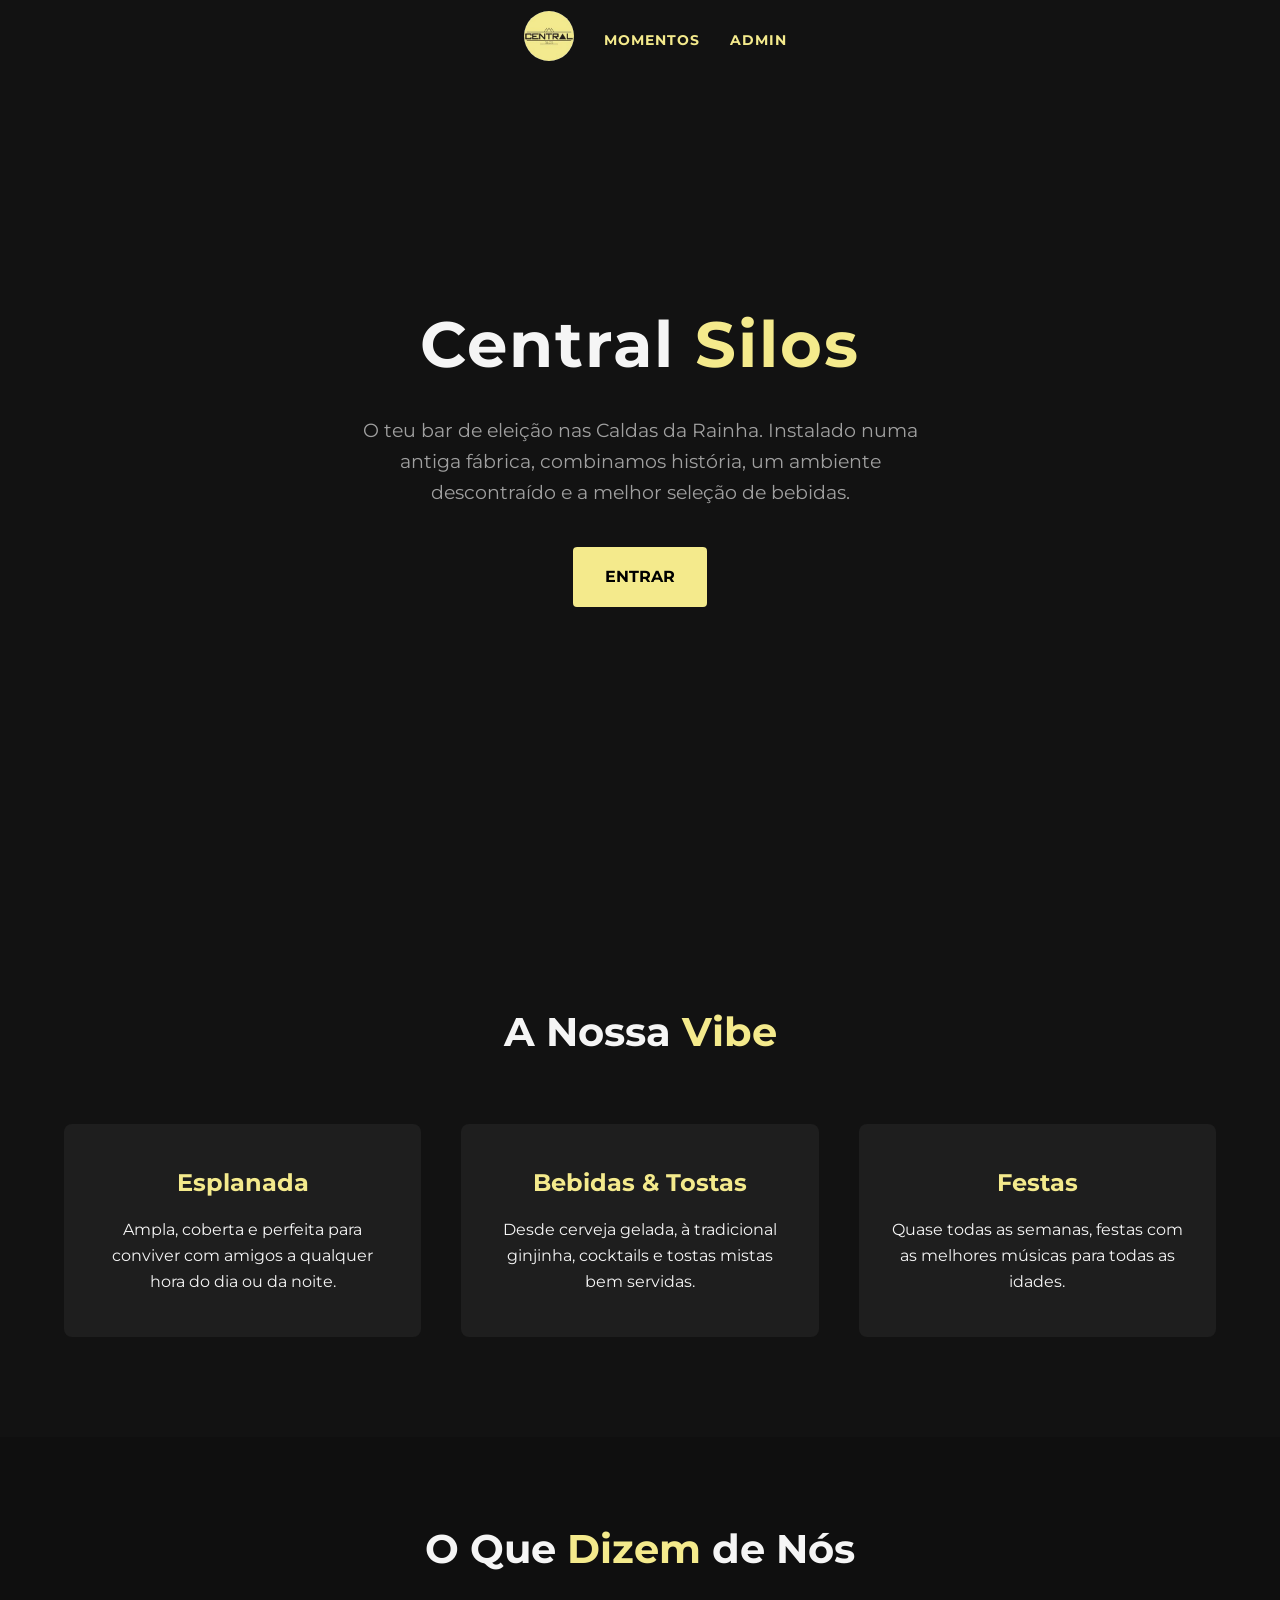
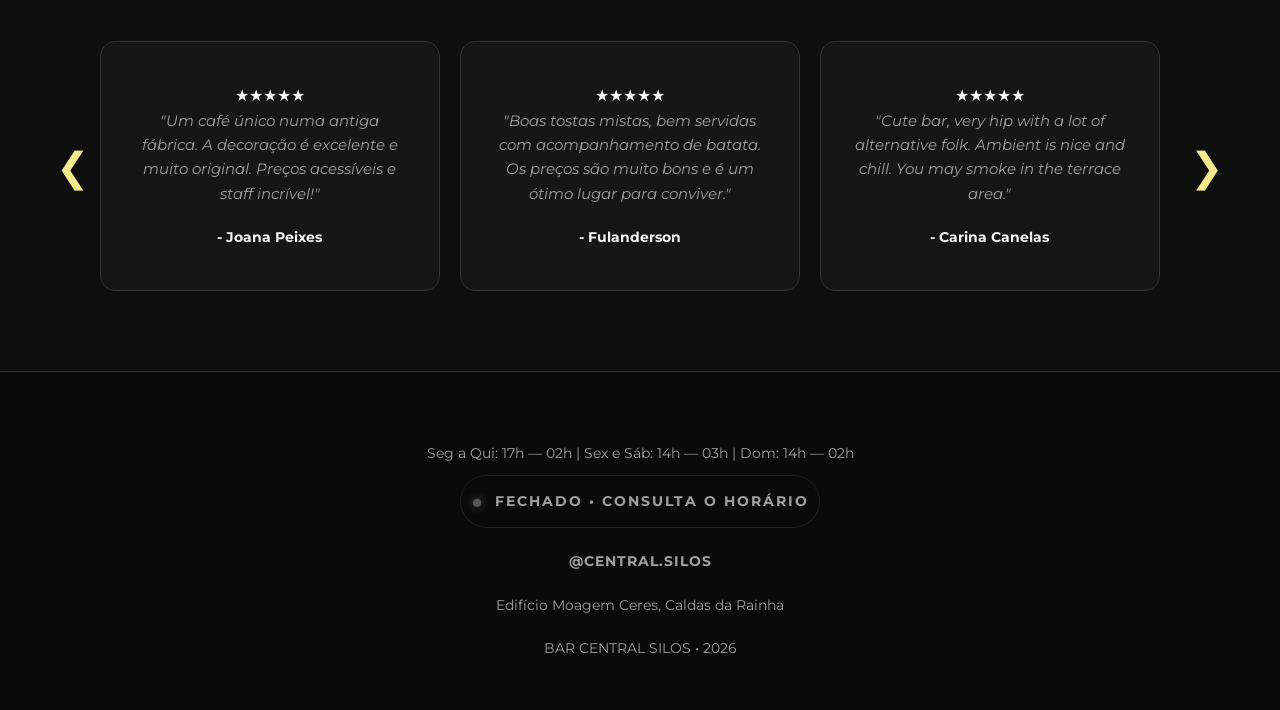
==== index.html @ e7894ddc "Add files via upload" ====
<!DOCTYPE html>
<html lang="pt-PT">
<head>
    <meta charset="UTF-8">
    <meta name="viewport" content="width=device-width, initial-scale=1.0">
    <title>Central Silos | Caldas da Rainha</title>
    <link rel="stylesheet" href="style.css">
    <link href="https://fonts.googleapis.com/css2?family=Montserrat:wght@300;500;700&display=swap" rel="stylesheet">
    <style>
        /* Estilos específicos para o Rodapé que Gira */
       #reviews {
    background: #0f0f0f;
    padding: 80px 20px;
    text-align: center;
}

.reviews-wrapper {
    display: flex;
    align-items: center;
    justify-content: center;
    max-width: 1200px;
    margin: 0 auto;
    position: relative;
}

.reviews-slider-container {
    overflow: hidden; /* Esconde as reviews que não cabem */
    width: 90%;
}

.reviews-track {
    display: flex;
    transition: transform 0.5s ease-in-out;
    gap: 20px; /* Espaço entre os cards */
}

.review-box {
    flex: 0 0 calc(33.333% - 20px); /* Garante que aparecem 3 por vez */
    background: #161616;
    padding: 30px;
    border-radius: 15px;
    border: 1px solid #333;
    box-sizing: border-box;
    min-height: 250px;
}

/* Setas de Navegação */
.nav-btn {
    background: none;
    border: none;
    color: var(--yellow, #f4ea8c);
    font-size: 2.5rem;
    cursor: pointer;
    padding: 10px;
    z-index: 10;
    transition: transform 0.2s;
}

.nav-btn:hover { transform: scale(1.2); }

/* Responsividade: No telemóvel mostra apenas 1 */
@media (max-width: 900px) {
    .review-box {
        flex: 0 0 100%;
    }
}

    </style>
</head>
<body>

    <nav id="navbar">
        <div class="nav-container">
            <a href="index.html">
                <img src="imagem_centralsilos.jpg" alt="Logo Central Silos" class="logo-img" onerror="this.src='https://via.placeholder.com/50x50/f4ea8c/000000?text=CS'">
            </a>
            <ul class="nav-list">
                <li><a href="album.html">Momentos</a></li>
                <li><a href="admin.html">ADMIN</a></li>
            </ul>
            <div class="menu-toggle" id="mobile-menu">
                <span class="bar"></span>
                <span class="bar"></span>
                <span class="bar"></span>
            </div>
        </div>
    </nav>

    <header class="hero">
        <div class="hero-content fade-in-up">
            <h1>Central <span>Silos</span></h1>
            <p>O teu bar de eleição nas Caldas da Rainha. Instalado numa antiga fábrica, combinamos história, um ambiente descontraído e a melhor seleção de bebidas.</p>
            <a href="album.html" class="btn">Entrar</a>
        </div>
    </header>

    <section id="sobre">
        <h2 class="section-title scroll-reveal">A Nossa <span>Vibe</span></h2>
        <div class="features-grid">
            <div class="feature-card scroll-reveal delay-1">
                <h3>Esplanada</h3>
                <p>Ampla, coberta e perfeita para conviver com amigos a qualquer hora do dia ou da noite.</p>
            </div>
            <div class="feature-card scroll-reveal delay-2">
                <h3>Bebidas & Tostas</h3>
                <p>Desde cerveja gelada, à tradicional ginjinha, cocktails e tostas mistas bem servidas.</p>
            </div>
            <div class="feature-card scroll-reveal delay-3">
                <h3>Festas</h3>
                <p>Quase todas as semanas, festas com as melhores músicas para todas as idades.</p>
            </div>
        </div>
    </section>

    <section id="reviews">
    <h2 class="section-title scroll-reveal">O Que <span>Dizem</span> de Nós</h2>
    
    <div class="reviews-wrapper">
        <button class="nav-btn prev" id="prevBtn">❮</button>
        
        <div class="reviews-slider-container">
            <div class="reviews-track" id="reviews-track">
                <div class="review-box">
    <div class="stars">★★★★★</div>
    <p class="review-text">"Um café único numa antiga fábrica. A decoração é excelente e muito original. Preços acessíveis e staff incrível!"</p>
    <p class="reviewer">- Joana Peixes</p>
</div>

<div class="review-box">
    <div class="stars">★★★★★</div>
    <p class="review-text">"Boas tostas mistas, bem servidas com acompanhamento de batata. Os preços são muito bons e é um ótimo lugar para conviver."</p>
    <p class="reviewer">- Fulanderson</p>
</div>

<div class="review-box">
    <div class="stars">★★★★★</div>
    <p class="review-text">"Cute bar, very hip with a lot of alternative folk. Ambient is nice and chill. You may smoke in the terrace area."</p>
    <p class="reviewer">- Carina Canelas</p>
</div>

<div class="review-box">
    <div class="stars">★★★★★</div>
    <p class="review-text">"Espaço super original dentro de uma antiga moagem. A esplanada é enorme e muito agradável. Vibe imbatível nas Caldas!"</p>
    <p class="reviewer">- Tiago Mesquita</p>
</div>

<div class="review-box">
    <div class="stars">★★★★★</div>
    <p class="review-text">"A vibe alternativa que faltava. Adoro as noites de DJ, o som é sempre eclético e a esplanada coberta é top para os dias de chuva."</p>
    <p class="reviewer">- Beatriz Fonseca</p>
</div>

<div class="review-box">
    <div class="stars">★★★★★</div>
    <p class="review-text">"A great night bar... The choice is impressive and the shots are top tier. An imperial, a ginja, a Beirão with crisps."</p>
    <p class="reviewer">- Patrick Favre</p>
</div>
                </div>
        </div>

        <button class="nav-btn next" id="nextBtn">❯</button>
    </div>
</section>

    <footer id="contactos" class="scroll-reveal">
        <div class="horarios-footer">
            <p>Seg a Qui: 17h — 02h | Sex e Sáb: 14h — 03h | Dom: 14h — 02h</p>
        </div>
        <div class="status-container">
            <span id="status-dot">●</span> 
            <span id="status-text">A verificar...</span>
        </div>
        <div class="social-links">
            <a href="https://www.instagram.com/cafecentralsilos/" target="_blank" class="instagram-link">
                <span>@central.silos</span>
            </a>
        </div>
        <p>Edifício Moagem Ceres, Caldas da Rainha</p>
        <p>BAR CENTRAL SILOS • 2026</p>
    </footer>

    <script src="script.js"></script>

    <script>
    const track = document.getElementById('reviews-track');
    const nextBtn = document.getElementById('nextBtn');
    const prevBtn = document.getElementById('prevBtn');
    
    let index = 0;

    function updateSlider() {
        const itemWidth = document.querySelector('.review-box').offsetWidth + 20; // Largura + Gap
        track.style.transform = `translateX(${-index * itemWidth}px)`;
    }

    nextBtn.addEventListener('click', () => {
        const totalItems = document.querySelectorAll('.review-box').length;
        const visibleItems = window.innerWidth > 900 ? 3 : 1;
        
        if (index < totalItems - visibleItems) {
            index++;
        } else {
            index = 0; // Volta ao início
        }
        updateSlider();
    });

    prevBtn.addEventListener('click', () => {
        if (index > 0) {
            index--;
        } else {
            const totalItems = document.querySelectorAll('.review-box').length;
            const visibleItems = window.innerWidth > 900 ? 3 : 1;
            index = totalItems - visibleItems; // Vai para o fim
        }
        updateSlider();
    });

    // Ajusta se a janela mudar de tamanho
    window.addEventListener('resize', updateSlider);
</script>
</body>
</html>
---- style.css ----
:root {
    --bg-color: #121212;
    --surface-color: #1e1e1e;
    --primary-yellow: #f4ea8c;
    --text-light: #f5f5f5;
    --text-muted: #a0a0a0;
}

* {
    margin: 0;
    padding: 0;
    box-sizing: border-box;
    font-family: 'Montserrat', sans-serif;
    scroll-behavior: smooth;
}

body {
    background-color: var(--bg-color);
    color: var(--text-light);
    line-height: 1.6;
    overflow-x: hidden;
}

/* Navegação e Efeito de Scroll */
nav {
    display: flex;
    justify-content: space-between;
    align-items: center;
    padding: 25px 5%;
    background-color: transparent;
    position: fixed;
    width: 100%;
    top: 0;
    z-index: 1000;
    transition: all 0.4s ease;
}

nav.scrolled {
    background-color: rgba(18, 18, 18, 0.95);
    padding: 15px 5%;
    box-shadow: 0 4px 20px rgba(0, 0, 0, 0.5);
    backdrop-filter: blur(10px);
}

.logo-img {
    height: 50px;
    border-radius: 50%;
    margin-right: 30px;
    margin-left: 30px;
    
}

nav ul {
    list-style: none;
    display: flex;
    gap: 30px;
}

nav a {
    color: var(--text-light);
    text-decoration: none;
    font-size: 0.9rem;
    font-weight: 500;
    text-transform: uppercase;
    letter-spacing: 1px;
    transition: color 0.3s ease;
}

nav a:hover {
    color: var(--primary-yellow);
}

.nav-list {
    display: flex;
    list-style: none;
    gap: 30px;
}

.nav-list a {
    color: #f4ea8c; /* O teu amarelo */
    text-decoration: none;
    font-weight: 700;
    text-transform: uppercase;
    font-size: 0.9rem;
    letter-spacing: 1px;
}

/* Hero Section */
.hero {
    height: 100vh;
    display: flex;
    justify-content: center;
    align-items: center;
    text-align: center;
    padding: 0 20px;
    background: linear-gradient(rgba(18,18,18,0.7), rgba(18,18,18,1)), url(Instagram_files/619455496_18067681061564128_4088976118845355427_n.jpg) center/cover;
    
}

.hero h1 {
    font-size: 4rem;
    font-weight: 700;
    margin-bottom: 20px;
    letter-spacing: 2px;
}

.hero h1 span {
    color: var(--primary-yellow);
}

.hero p {
    font-size: 1.2rem;
    color: var(--text-muted);
    max-width: 600px;
    margin: 0 auto 40px auto;
}

.btn {
    padding: 15px 30px;
    background-color: var(--primary-yellow);
    color: #000;
    text-decoration: none;
    font-weight: 700;
    text-transform: uppercase;
    border-radius: 4px;
    transition: all 0.3s ease;
    border: 2px solid var(--primary-yellow);
    display: inline-block;
}

.btn:hover {
    background-color: transparent;
    color: var(--primary-yellow);
}

/* Secções Gerais */
section {
    padding: 100px 5%;
}

.section-title {
    text-align: center;
    font-size: 2.5rem;
    margin-bottom: 60px;
    color: var(--text-light);
}

.section-title span {
    color: var(--primary-yellow);
}

/* Vibe / Grid */
.features-grid {
    display: grid;
    grid-template-columns: repeat(auto-fit, minmax(250px, 1fr));
    gap: 40px;
}

.feature-card {
    background-color: var(--surface-color);
    padding: 40px 30px;
    border-radius: 8px;
    text-align: center;
    transition: transform 0.3s ease, box-shadow 0.3s ease;
    border-bottom: 3px solid transparent;
}

.feature-card:hover {
    transform: translateY(-10px);
    border-bottom: 3px solid var(--primary-yellow);
    box-shadow: 0 10px 30px rgba(0,0,0,0.5);
}

.feature-card h3 {
    font-size: 1.5rem;
    margin-bottom: 15px;
    color: var(--primary-yellow);
}

/* Testemunhos */
.reviews-container {
    display: flex;
    gap: 20px;
    overflow-x: auto;
    padding-bottom: 20px;
    scrollbar-width: thin;
    scrollbar-color: var(--primary-yellow) var(--surface-color);
}


#reviews {
    background: #0a0a0a;
    padding: 60px 0;
    overflow: hidden; /* Garante que nada sai para fora do site */
    width: 100%;
}

.reviews-wrapper {
    display: flex;
    align-items: center;
    justify-content: center;
    width: 100%;
    max-width: 1200px; /* Limite para PC */
    margin: 0 auto;
    position: relative;
}

.reviews-slider-container {
    width: 100%;
    overflow: hidden;
    position: relative;
    box-sizing: border-box;
}

.reviews-track {
    display: flex;
    transition: transform 0.5s cubic-bezier(0.4, 0, 0.2, 1);
    /* Tiramos o gap daqui e usamos margens nos cards para ser mais seguro */
}

@media (max-width: 900px) {
    .review-box {
        flex: 0 0 100%; /* Ocupa exatamente a largura do pai */
        margin: 0;      /* Remove margens para não cortar nas bordas */
        padding: 20px;
        max-width: 100%; 
    }
    
    .reviews-track {
        gap: 0; /* No mobile não queremos gap entre os elementos invisíveis */
    }

    .reviews-wrapper {
        padding: 0 5px; /* Pequeno respiro nas setas */
    }
}

.review-box {
    flex: 0 0 100%; /* Cada card ocupa 100% da "janela" definida acima */
    background: #161616;
    padding: 30px 20px;
    border-radius: 15px;
    border: 1px solid #333;
    box-sizing: border-box; /* Fundamental para o padding não esticar a caixa */
    text-align: center;
    min-height: 250px;
    display: flex;
    flex-direction: column;
    justify-content: center;
} 

.stars { color: var(--primary-yellow); margin-bottom: 15px; }
.review-text { font-style: italic; margin-bottom: 20px; color: var(--text-muted); font-size: 0.95rem; }
.reviewer { font-weight: 700; font-size: 0.9rem; }

footer {
    background-color: #0a0a0a;
    text-align: center;
    padding: 50px 5%;
    border-top: 1px solid #333;
}

footer p { color: var(--text-muted); margin-top: 20px; font-size: 0.9rem; }

/* --------------------------
   ANIMAÇÕES & INTERATIVIDADE
   -------------------------- */

/* Entrada inicial Hero (CSS apenas) */
.fade-in-up {
    animation: fadeInUp 1.5s cubic-bezier(0.2, 0.8, 0.2, 1) forwards;
}

@keyframes fadeInUp {
    from { opacity: 0; transform: translateY(40px); }
    to { opacity: 1; transform: translateY(0); }
}

/* Classes controladas pelo JavaScript (Scroll Reveal) */
.scroll-reveal {
    opacity: 0;
    transform: translateY(50px);
    transition: opacity 0.8s ease-out, transform 0.8s ease-out;
}

.scroll-reveal.active {
    opacity: 1;
    transform: translateY(0);
}

/* Delays para elementos aparecerem em sequência */
.delay-1 { transition-delay: 0.2s; }
.delay-2 { transition-delay: 0.4s; }
.delay-3 { transition-delay: 0.6s; }

@media (max-width: 768px) {
    .hero h1 { font-size: 2.5rem; }
    nav ul { display: none; }
}

@media (max-width: 480px) {
    .photo-grid {
        grid-template-columns: repeat(2, 1fr);
        gap: 8px;
        padding: 10px;
    }
}

#admin-gallery {
    display: grid;
    /* Cria colunas de 100px que se ajustam sozinhas ao espaço disponível */
    grid-template-columns: repeat(auto-fill, minmax(100px, 1fr)); 
    gap: 15px;
    margin-top: 20px;
    width: 100%;
    max-width: 100%; /* Impede que saia para a direita */
    box-sizing: border-box;
    padding: 10px;
}

.admin-card {
    background: var(--card);
    padding: 20px;
    border-radius: 15px;
    width: 100%;
    max-width: 500px; /* Ou o tamanho que preferires */
    margin: 0 auto 20px auto;
    box-sizing: border-box;
    overflow: hidden; /* Corta qualquer transbordo acidental */
}

.foto-item {
    position: relative;
    width: 100%;
    aspect-ratio: 1 / 1; /* Mantém as miniaturas quadradas */
}

.foto-item img {
    width: 100%;
    height: 100%;
    object-fit: cover;
    border-radius: 8px;
    border: 1px solid #333;
}
/* Configurações Gerais para o Álbum */
.album-body {
    background-color: #080808;
    color: white;
    margin: 0;
    padding: 0;
}
#navbar {
    position: fixed;
    top: 0;
    width: 100%;
    height: 80px;
    
    z-index: 10000; /* Super alto */
    display: flex;
    align-items: center;
    padding: 0 5%;
}

.nav-fixed {
    position: fixed;
    top: 0;
    width: 100%;
    background: rgba(0, 0, 0, 0.9);
    backdrop-filter: blur(10px);
    z-index: 100;
    padding: 15px 0;
    border-bottom: 1px solid #222;
}

.nav-container {
    max-width: 1200px;
    margin: 0 auto;
    display: flex;
    justify-content: space-between;
    align-items: center;
    padding: 0 20px;
    
}

.back-link {
    color: #f4ea8c;
    text-decoration: none;
    font-weight: 700;
    font-size: 0.9rem;
    text-transform: uppercase;
}

.nav-logo-small {
    height: 40px;
    border-radius: 50%;
}

/* Header do Álbum */
.album-intro {
    padding: 150px 20px 60px;
    text-align: center;
}

.album-intro h1 {
    font-size: 3.5rem;
    font-weight: 900;
    letter-spacing: -1px;
    margin-bottom: 10px;
}

.album-intro h1 span { color: #f4ea8c; }

/* A GRELHA MÁGICA (4 Colunas) */
.album-wrapper {
    max-width: 1400px;
    margin: 0 auto;
    padding: 0 20px 100px;
}

.photo-grid {
    display: grid;
    grid-template-columns: repeat(4, 1fr); /* FORÇA 4 COLUNAS */
    gap: 15px; /* Espaço entre as fotos */
}

.photo-card {
    position: relative;
    width: 100%;
    padding-top: 100%; /* Truque para manter as fotos perfeitamente quadradas */
    overflow: hidden;
    border-radius: 8px;
    background: #1a1a1a;
    opacity: 0;
    transform: translateY(30px) scale(0.95);
    transition: all 0.8s cubic-bezier(0.25, 0.46, 0.45, 0.94);
    will-change: transform, opacity;
}

.photo-card.reveal {
    opacity: 1;
    transform: translateY(0) scale(1);
}

.photo-card img {
    position: absolute;
    top: 0;
    left: 0;
    width: 100%;
    height: 100%;
    object-fit: cover; /* Garante que a foto preenche o quadrado sem distorcer */
    transition: transform 0.5s ease;
    filter: brightness(0.9);
}

/* Efeito ao passar o rato */
.photo-card:hover img {
    transform: scale(1.1);
    filter: brightness(1.1);
}

/* RESPONSIVIDADE (Onde a desformatação costuma acontecer) */
@media (max-width: 1100px) {
    .photo-grid {
        grid-template-columns: repeat(3, 1fr); /* 3 colunas em ecrãs médios */
    }
}
/* MENU MOBILE */
@media (max-width: 768px) {
    .menu-toggle {
        display: flex !important;
        flex-direction: column;
        gap: 5px;
        cursor: pointer;
    }

    .bar {
        width: 25px;
        height: 3px;
        background-color: #f4ea8c;
    }

    /* Esconde a lista e coloca-a em ecrã total */
    .nav-list {
        display: none; /* ESCONDIDO POR PADRÃO */
        position: fixed;
        top: 80px;
        left: 0;
        width: 100%;
        height: calc(100vh - 80px);
        background-color: #0a0a0a;
        flex-direction: column;
        align-items: center;
        padding-top: 50px;
        gap: 40px;
    }

    /* CLASSE QUE O JS VAI ATIVAR */
    .nav-list.active {
        display: flex !important;
    }
}

@media (max-width: 480px) {
    .photo-grid {
        grid-template-columns: 1fr; /* 1 coluna em telemóveis pequenos */
    }
}

.album-footer {
    text-align: center;
    padding: 40px;
    border-top: 1px solid #222;
    font-size: 0.8rem;
    color: #555;
    letter-spacing: 2px;
}

/* Status de Funcionamento */
.status-container {
    margin-top: 15px;
    font-size: 0.85rem;
    font-weight: 700;
    letter-spacing: 2px;
    text-transform: uppercase;
    display: flex;
    align-items: center;
    justify-content: center;
    gap: 10px;
}

#status-dot {
    font-size: 1.2rem;
    text-shadow: 0 0 10px currentColor; /* Efeito Neon */
    transition: 0.5s;
}


.horarios-footer {
    margin-bottom: 10px;
    font-size: 0.75rem;
    color: var(--text-muted);
    display: flex;
    flex-wrap: wrap;
    justify-content: center;
    gap: 15px;
}

.status-container {
    padding: 10px;
    border: 1px solid #222;
    display: inline-flex;
    margin: 0 auto;
    border-radius: 50px;
}

.social-links {
    margin: 20px 0;
}

.instagram-link {
    display: inline-flex;
    align-items: center;
    gap: 10px;
    color: var(--text-muted);
    text-decoration: none;
    font-weight: 700;
    letter-spacing: 1px;
    transition: var(--transition);
    text-transform: uppercase;
    font-size: 0.9rem;
}

.instagram-link svg {
    transition: var(--transition);
}

/* Efeito Hover: Fica amarelo e brilha */
.instagram-link:hover {
    color: var(--primary-yellow);
    transform: translateY(-2px);
}

.instagram-link:hover svg {
    stroke: var(--primary-yellow);
    filter: drop-shadow(0 0 5px var(--primary-yellow));
}

/* Bloqueador visual de ecrã inteiro */
#lock-screen {
    position: fixed;
    top: 0;
    left: 0;
    width: 100%;
    height: 100%;
    background: var(--dark);
    display: flex;
    justify-content: center;
    align-items: center;
    z-index: 9999; /* Garante que fica por cima de tudo */
}

.lock-box {
    background: var(--card);
    padding: 30px;
    border-radius: 20px;
    border: 1px solid #333;
    text-align: center;
    width: 280px;
}

.lock-box input {
    width: 100%;
    padding: 12px;
    margin: 15px 0;
    border-radius: 8px;
    border: 1px solid #444;
    background: #222;
    color: white;
    text-align: center;
    box-sizing: border-box;
}

.lock-box button {
    width: 100%;
    padding: 12px;
    border-radius: 8px;
    border: none;
    background: var(--yellow);
    color: black;
    font-weight: bold;
    cursor: pointer;
}
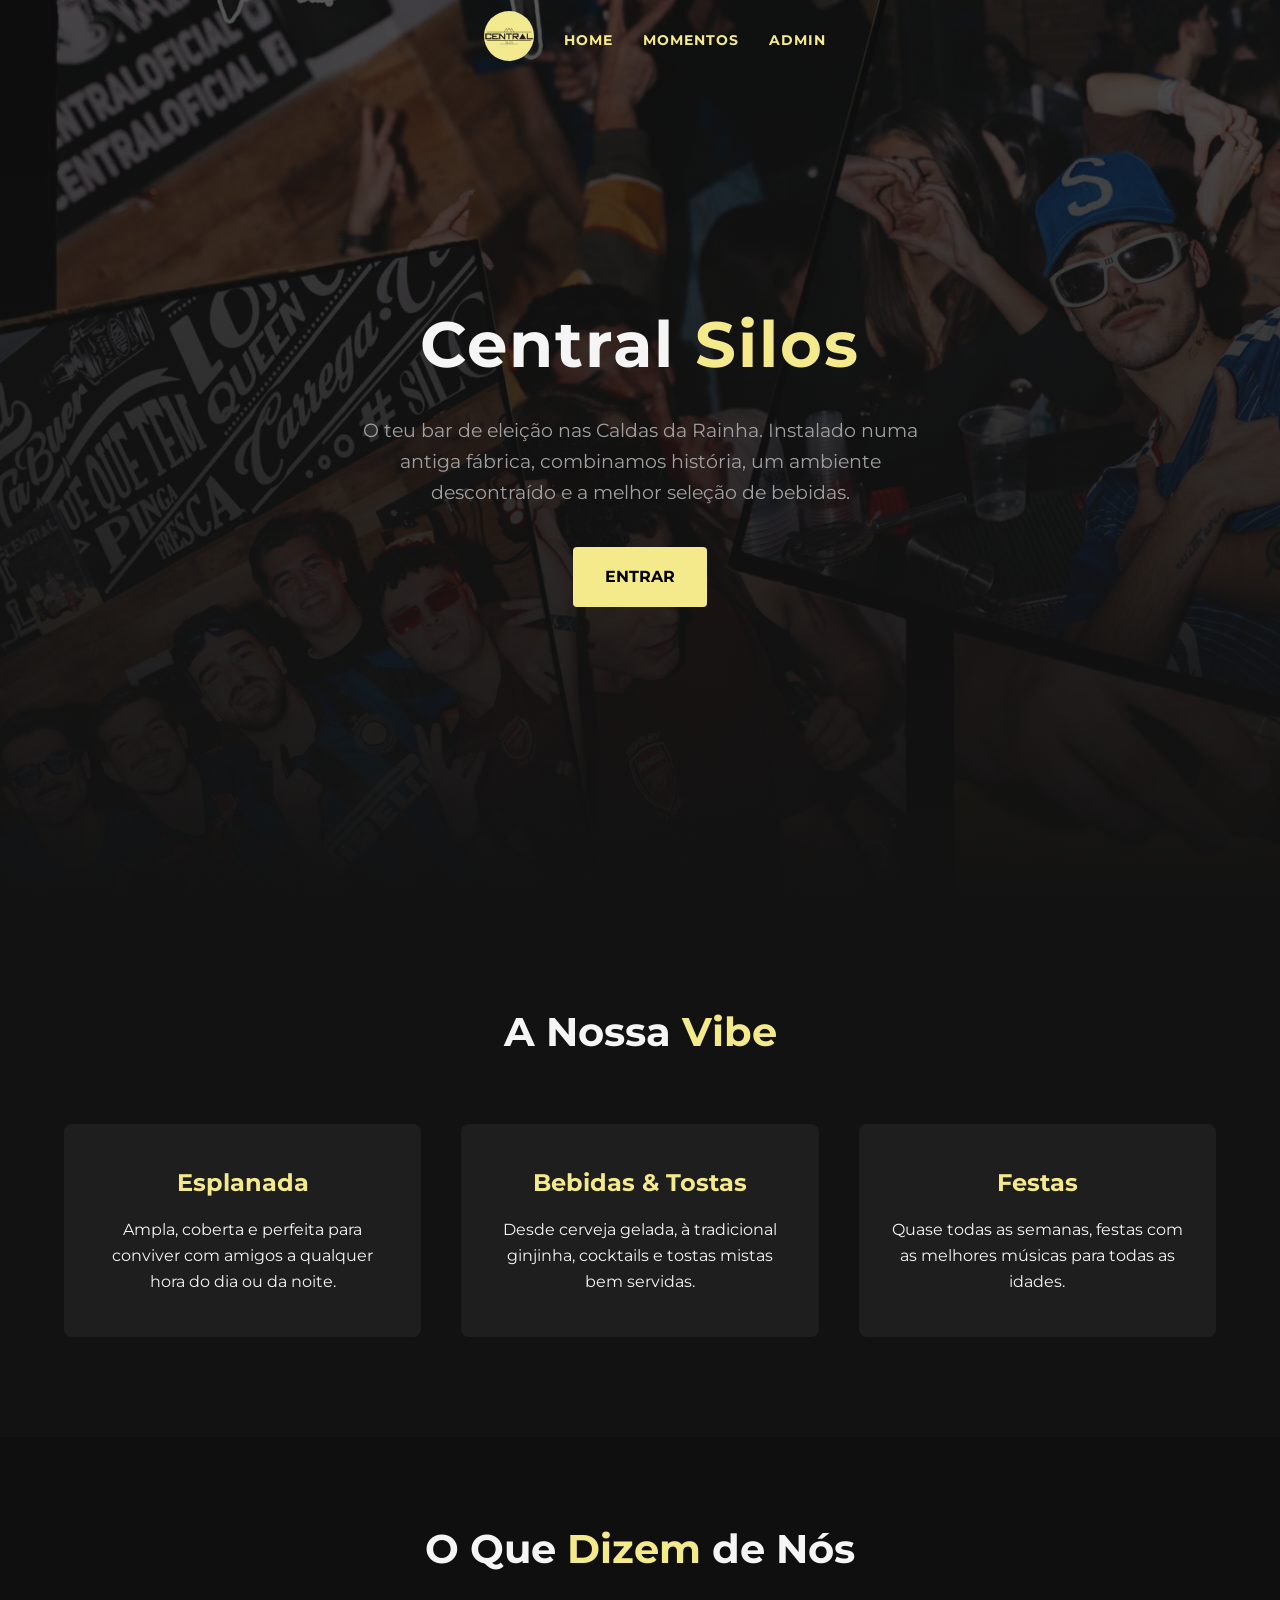
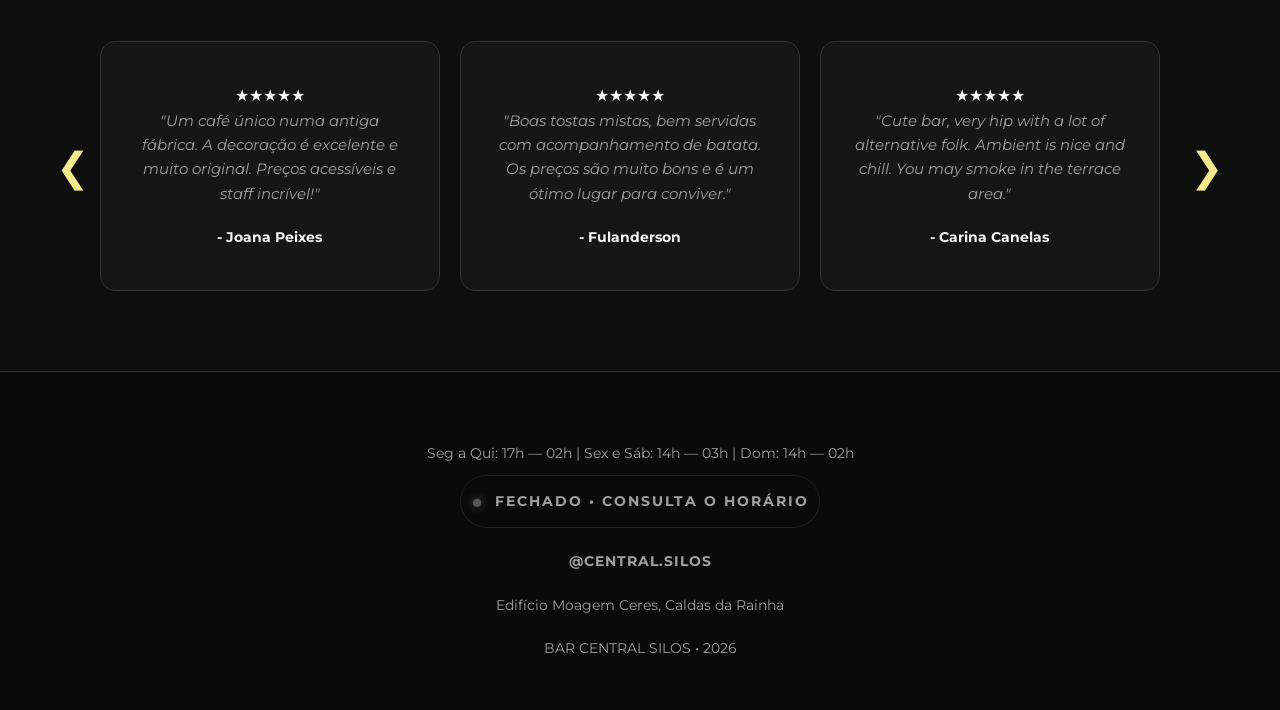
==== commit eff0476f: "Add files via upload" ====
--- a/index.html
+++ b/index.html
@@ -5,6 +5,7 @@
     <meta name="viewport" content="width=device-width, initial-scale=1.0">
     <title>Central Silos | Caldas da Rainha</title>
     <link rel="stylesheet" href="style.css">
+     <link rel="shortcut icon" href="imagem_centralsilos-removebg-preview.png" type="image/x-icon">
     <link href="https://fonts.googleapis.com/css2?family=Montserrat:wght@300;500;700&display=swap" rel="stylesheet">
     <style>
         /* Estilos específicos para o Rodapé que Gira */
@@ -70,21 +71,24 @@
 <body>
 
     <nav id="navbar">
-        <div class="nav-container">
-            <a href="index.html">
-                <img src="imagem_centralsilos.jpg" alt="Logo Central Silos" class="logo-img" onerror="this.src='https://via.placeholder.com/50x50/f4ea8c/000000?text=CS'">
-            </a>
-            <ul class="nav-list">
-                <li><a href="album.html">Momentos</a></li>
-                <li><a href="admin.html">ADMIN</a></li>
-            </ul>
-            <div class="menu-toggle" id="mobile-menu">
-                <span class="bar"></span>
-                <span class="bar"></span>
-                <span class="bar"></span>
-            </div>
-        </div>
-    </nav>
+    <div class="nav-container">
+        <a href="index.html">
+            <img src="imagem_centralsilos.jpg" alt="Logo" class="logo-img">
+        </a>
+        
+        <ul class="nav-list">
+            <li><a href="index.html">Home</a></li>
+            <li><a href="album.html">Momentos</a></li>
+            <li><a href="admin.html">Admin</a></li>
+        </ul>
+
+        <div class="menu-toggle" id="mobile-menu">
+            <span class="bar"></span>
+            <span class="bar"></span>
+            <span class="bar"></span>
+        </div>
+    </div>
+</nav>
 
     <header class="hero">
         <div class="hero-content fade-in-up">
--- a/style.css
+++ b/style.css
@@ -5,6 +5,7 @@
     --text-light: #f5f5f5;
     --text-muted: #a0a0a0;
 }
+
 
 * {
     margin: 0;
@@ -458,6 +459,20 @@
     filter: brightness(1.1);
 }
 
+.menu-toggle {
+    display: none; /* Esconde no PC */
+    flex-direction: column;
+    cursor: pointer;
+}
+
+.bar {
+    width: 25px;
+    height: 3px;
+    background-color: var(--primary-yellow);
+    margin: 5px 0;
+    transition: 0.4s;
+}
+
 /* RESPONSIVIDADE (Onde a desformatação costuma acontecer) */
 @media (max-width: 1100px) {
     .photo-grid {
@@ -466,40 +481,45 @@
 }
 /* MENU MOBILE */
 @media (max-width: 768px) {
+    .nav-list {
+        display: none; /* Esconde por padrão */
+        flex-direction: column;
+        position: fixed;
+        top: 0;
+        right: 0;
+        width: 100%;
+        height: 100vh;
+        background: rgba(10, 10, 10, 0.98);
+        justify-content: center;
+        align-items: center;
+        z-index: 999;
+        gap: 40px;
+    }
+
+    .nav-list.active {
+        display: flex; /* Mostra quando ativo */
+    }
+
     .menu-toggle {
-        display: flex !important;
-        flex-direction: column;
-        gap: 5px;
+        display: block;
+        z-index: 1001;
         cursor: pointer;
     }
 
-    .bar {
-        width: 25px;
-        height: 3px;
-        background-color: #f4ea8c;
-    }
-
-    /* Esconde a lista e coloca-a em ecrã total */
-    .nav-list {
-        display: none; /* ESCONDIDO POR PADRÃO */
-        position: fixed;
-        top: 80px;
-        left: 0;
-        width: 100%;
-        height: calc(100vh - 80px);
-        background-color: #0a0a0a;
-        flex-direction: column;
-        align-items: center;
-        padding-top: 50px;
-        gap: 40px;
-    }
-
-    /* CLASSE QUE O JS VAI ATIVAR */
-    .nav-list.active {
-        display: flex !important;
-    }
-}
-
+    /* Animação do botão (Hambúrguer vira X) */
+    .menu-toggle.is-active .bar:nth-child(2) { opacity: 0; }
+    .menu-toggle.is-active .bar:nth-child(1) { transform: translateY(8px) rotate(45deg); }
+    .menu-toggle.is-active .bar:nth-child(3) { transform: translateY(-8px) rotate(-45deg); }
+}
+
+.bar {
+    display: block;
+    width: 25px;
+    height: 3px;
+    margin: 5px auto;
+    background-color: var(--primary-yellow);
+    transition: all 0.3s ease;
+}
 @media (max-width: 480px) {
     .photo-grid {
         grid-template-columns: 1fr; /* 1 coluna em telemóveis pequenos */
